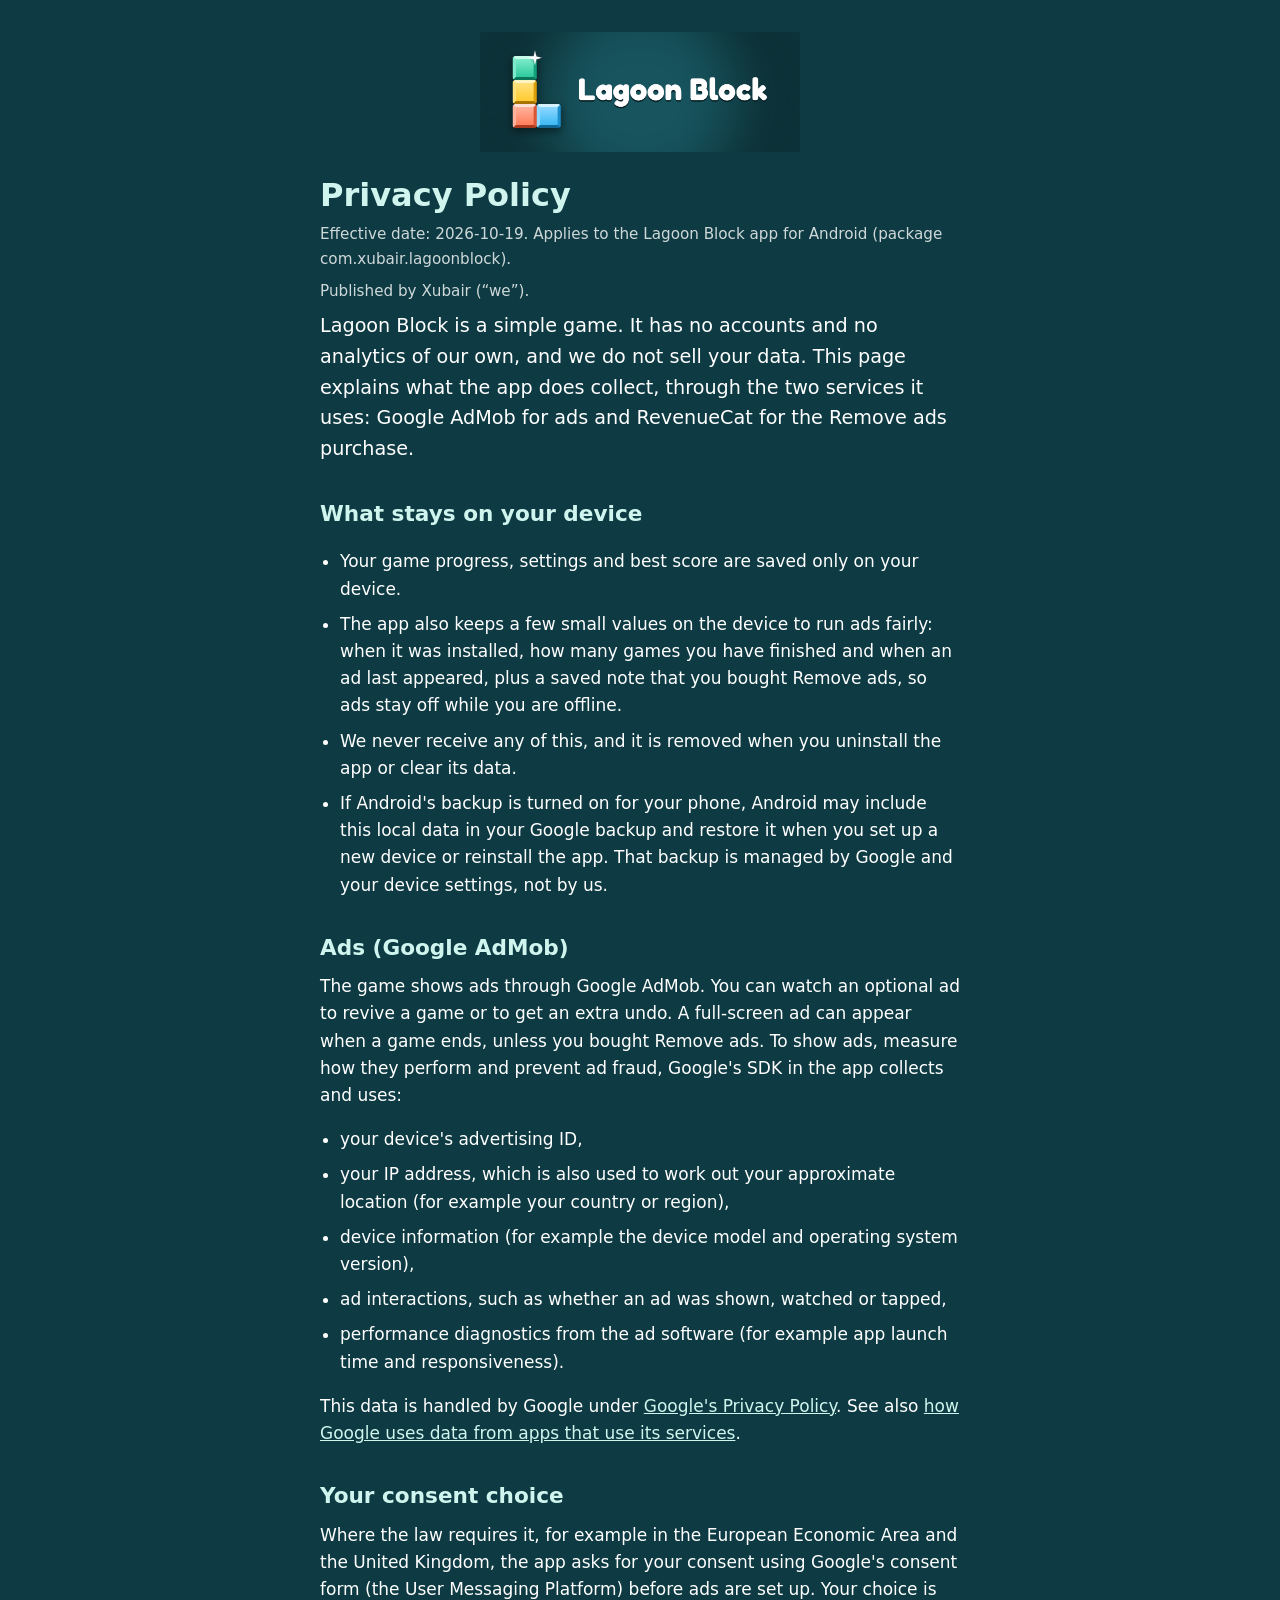
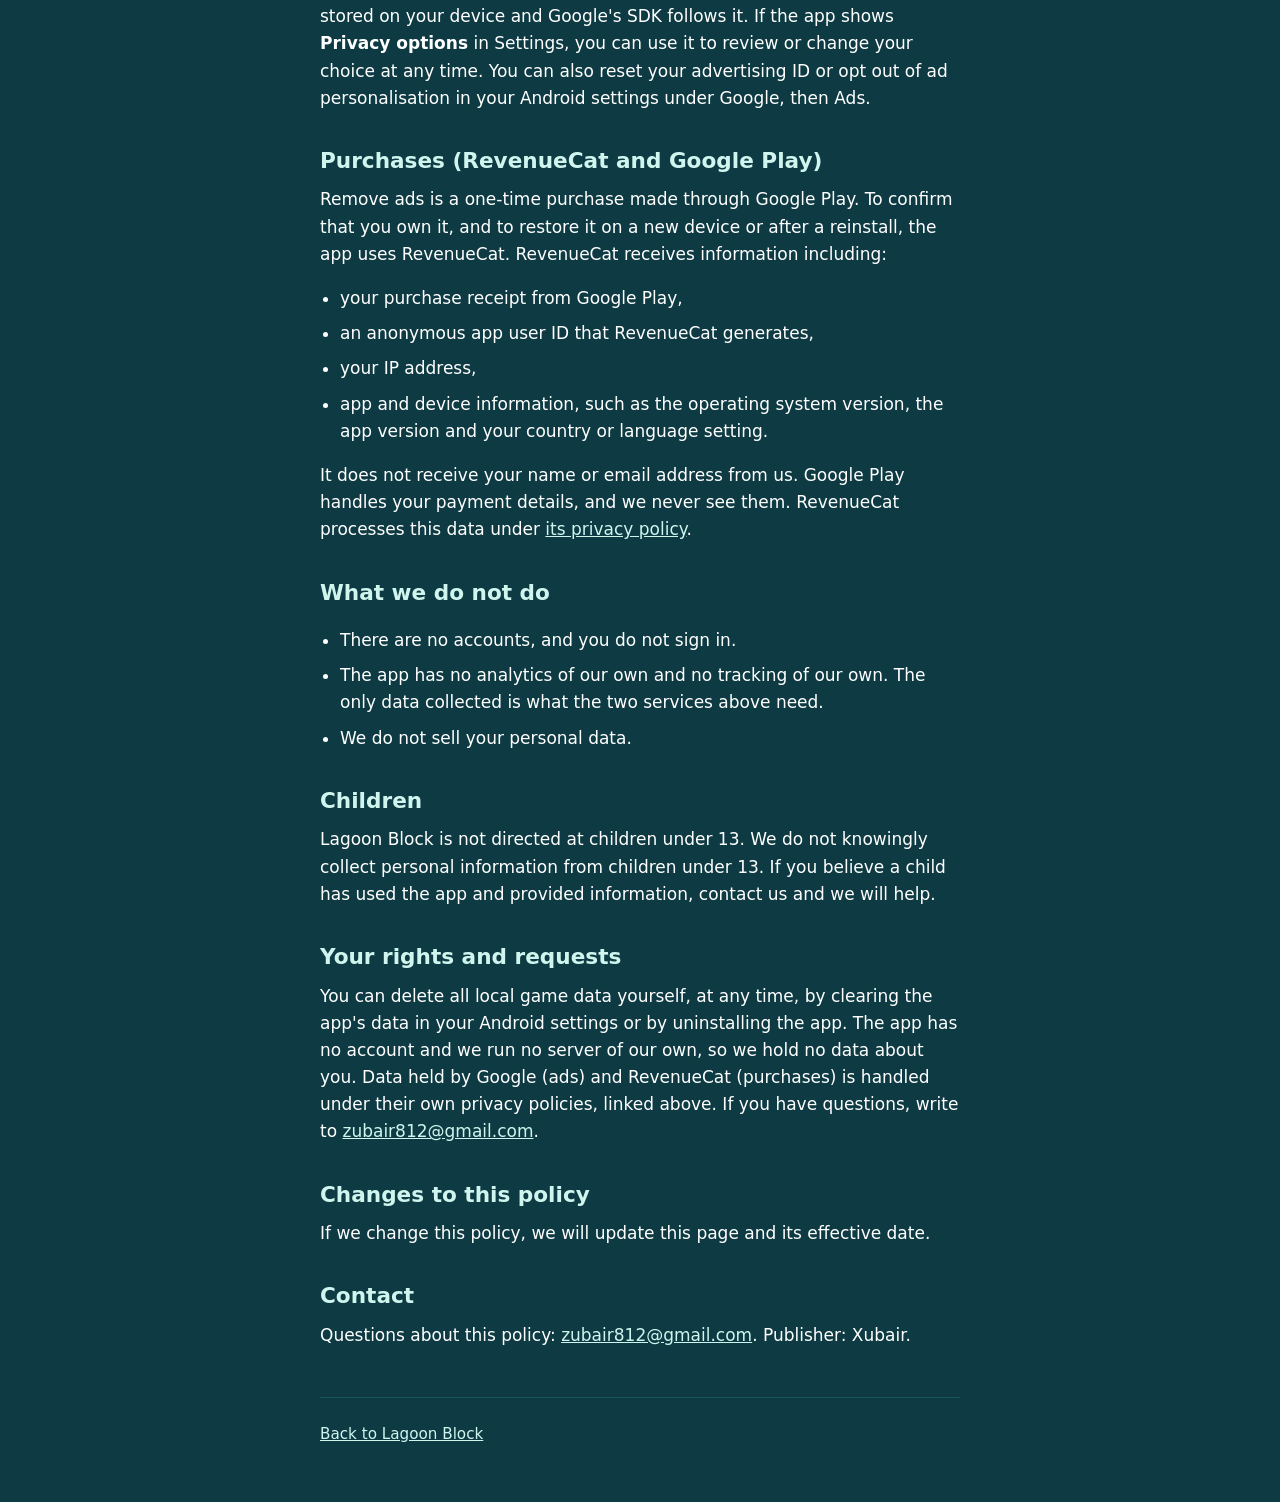
==== privacy.html @ 31f603ea "Lagoon Block privacy policy and support page" ====
<!doctype html>
<html lang="en">
<head>
  <meta charset="utf-8">
  <meta name="viewport" content="width=device-width, initial-scale=1">
  <title>Lagoon Block Privacy Policy</title>
  <meta name="description" content="How the Lagoon Block game handles your data.">
  <meta name="theme-color" content="#0E3B43">
  <link rel="stylesheet" href="style.css">
</head>
<body>
  <main>
    <a href="index.html"><img class="logo" src="logo-lagoon.png" width="2400" height="900" alt="Lagoon Block logo"></a>
    <h1>Privacy Policy</h1>
    <p class="meta">Effective date: 2026-10-19. Applies to the Lagoon Block app for Android (package com.xubair.lagoonblock).</p>

    <p class="meta">Published by Xubair (&ldquo;we&rdquo;).</p>

    <p class="lead">Lagoon Block is a simple game. It has no accounts and no analytics of our own, and we do not sell your data. This page explains what the app does collect, through the two services it uses: Google AdMob for ads and RevenueCat for the Remove ads purchase.</p>

    <h2>What stays on your device</h2>
    <ul>
      <li>Your game progress, settings and best score are saved only on your device.</li>
      <li>The app also keeps a few small values on the device to run ads fairly: when it was installed, how many games you have finished and when an ad last appeared, plus a saved note that you bought Remove ads, so ads stay off while you are offline.</li>
      <li>We never receive any of this, and it is removed when you uninstall the app or clear its data.</li>
      <li>If Android's backup is turned on for your phone, Android may include this local data in your Google backup and restore it when you set up a new device or reinstall the app. That backup is managed by Google and your device settings, not by us.</li>
    </ul>

    <h2>Ads (Google AdMob)</h2>
    <p>The game shows ads through Google AdMob. You can watch an optional ad to revive a game or to get an extra undo. A full-screen ad can appear when a game ends, unless you bought Remove ads. To show ads, measure how they perform and prevent ad fraud, Google's SDK in the app collects and uses:</p>
    <ul>
      <li>your device's advertising ID,</li>
      <li>your IP address, which is also used to work out your approximate location (for example your country or region),</li>
      <li>device information (for example the device model and operating system version),</li>
      <li>ad interactions, such as whether an ad was shown, watched or tapped,</li>
      <li>performance diagnostics from the ad software (for example app launch time and responsiveness).</li>
    </ul>
    <p>This data is handled by Google under <a href="https://policies.google.com/privacy">Google's Privacy Policy</a>. See also <a href="https://policies.google.com/technologies/partner-sites">how Google uses data from apps that use its services</a>.</p>

    <h2>Your consent choice</h2>
    <p>Where the law requires it, for example in the European Economic Area and the United Kingdom, the app asks for your consent using Google's consent form (the User Messaging Platform) before ads are set up. Your choice is stored on your device and Google's SDK follows it. If the app shows <strong>Privacy options</strong> in Settings, you can use it to review or change your choice at any time. You can also reset your advertising ID or opt out of ad personalisation in your Android settings under Google, then Ads.</p>

    <h2>Purchases (RevenueCat and Google Play)</h2>
    <p>Remove ads is a one-time purchase made through Google Play. To confirm that you own it, and to restore it on a new device or after a reinstall, the app uses RevenueCat. RevenueCat receives information including:</p>
    <ul>
      <li>your purchase receipt from Google Play,</li>
      <li>an anonymous app user ID that RevenueCat generates,</li>
      <li>your IP address,</li>
      <li>app and device information, such as the operating system version, the app version and your country or language setting.</li>
    </ul>
    <p>It does not receive your name or email address from us. Google Play handles your payment details, and we never see them. RevenueCat processes this data under <a href="https://www.revenuecat.com/privacy">its privacy policy</a>.</p>

    <h2>What we do not do</h2>
    <ul>
      <li>There are no accounts, and you do not sign in.</li>
      <li>The app has no analytics of our own and no tracking of our own. The only data collected is what the two services above need.</li>
      <li>We do not sell your personal data.</li>
    </ul>

    <h2>Children</h2>
    <p>Lagoon Block is not directed at children under 13. We do not knowingly collect personal information from children under 13. If you believe a child has used the app and provided information, contact us and we will help.</p>

    <h2>Your rights and requests</h2>
    <p>You can delete all local game data yourself, at any time, by clearing the app's data in your Android settings or by uninstalling the app. The app has no account and we run no server of our own, so we hold no data about you. Data held by Google (ads) and RevenueCat (purchases) is handled under their own privacy policies, linked above. If you have questions, write to <a href="mailto:zubair812@gmail.com">zubair812@gmail.com</a>.</p>

    <h2>Changes to this policy</h2>
    <p>If we change this policy, we will update this page and its effective date.</p>

    <h2>Contact</h2>
    <p>Questions about this policy: <a href="mailto:zubair812@gmail.com">zubair812@gmail.com</a>. Publisher: Xubair.</p>

    <footer>
      <p><a href="index.html">Back to Lagoon Block</a></p>
    </footer>
  </main>
</body>
</html>
---- style.css ----
:root {
  --bg: #0E3B43;
  --text: #FFFFFF;
  --accent: #CFF5EE;
  --button: #17545E;
}
* { box-sizing: border-box; }
html { -webkit-text-size-adjust: 100%; }
body {
  margin: 0;
  background: var(--bg);
  color: var(--text);
  font-family: system-ui, -apple-system, "Segoe UI", Roboto, Helvetica, Arial, sans-serif;
  font-size: 1.0625rem;
  line-height: 1.6;
}
main { max-width: 42rem; margin: 0 auto; padding: 2rem 1rem 3rem; }
.logo { display: block; width: 100%; max-width: 20rem; height: auto; margin: 0 auto 1.5rem; }
h1 { color: var(--accent); font-size: 2rem; line-height: 1.2; margin: 0 0 0.5rem; }
h2 { color: var(--accent); font-size: 1.35rem; margin: 2rem 0 0.5rem; }
p, li { margin: 0.5rem 0; }
ul { padding-left: 1.25rem; }
a { color: var(--accent); }
a:focus-visible { outline: 3px solid var(--accent); outline-offset: 3px; }
.lead { font-size: 1.2rem; }
.meta { opacity: 0.8; font-size: 0.95rem; }
.button {
  display: inline-block;
  min-height: 44px;
  padding: 0.65rem 1.25rem;
  margin-top: 1rem;
  background: var(--button);
  color: var(--text);
  border: 2px solid var(--accent);
  border-radius: 0.75rem;
  text-decoration: none;
  font-weight: 600;
}
.button:hover { background: var(--accent); color: var(--bg); }
footer { margin-top: 3rem; padding-top: 1rem; border-top: 1px solid var(--button); font-size: 0.95rem; }
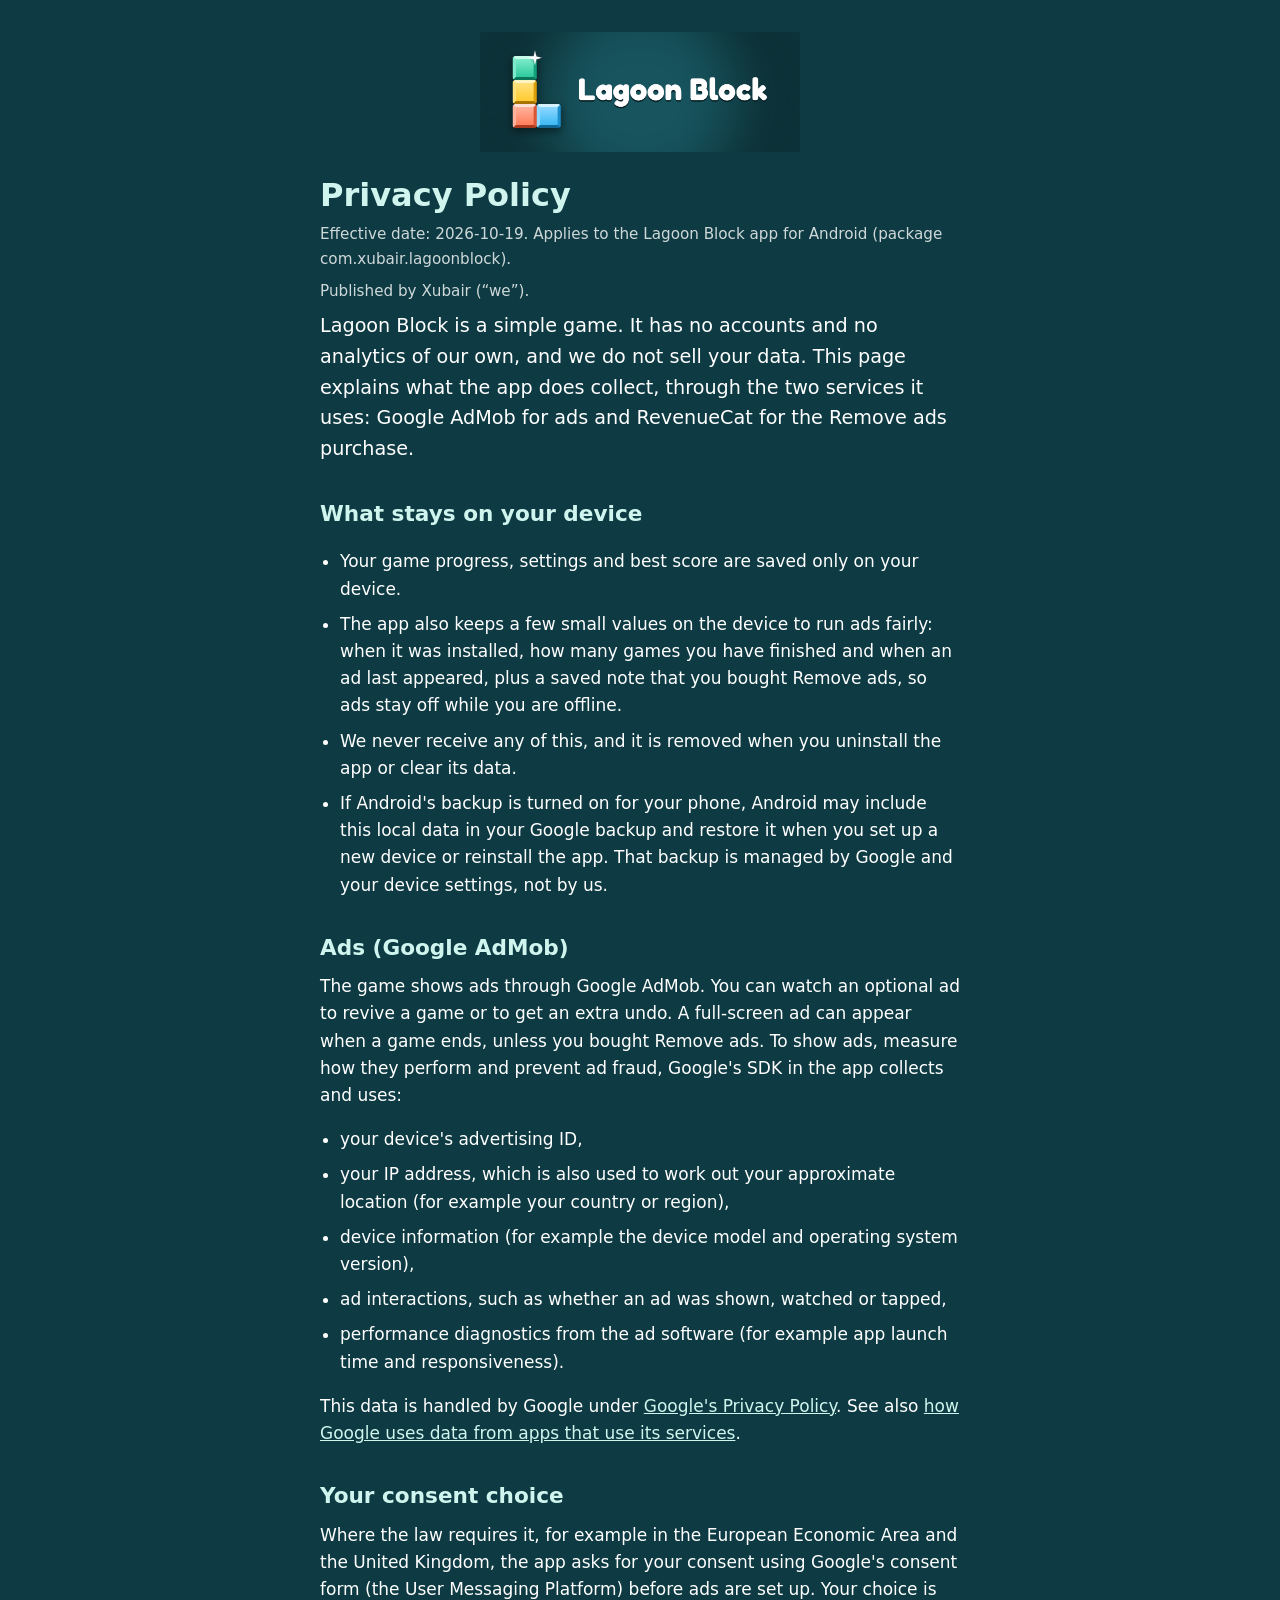
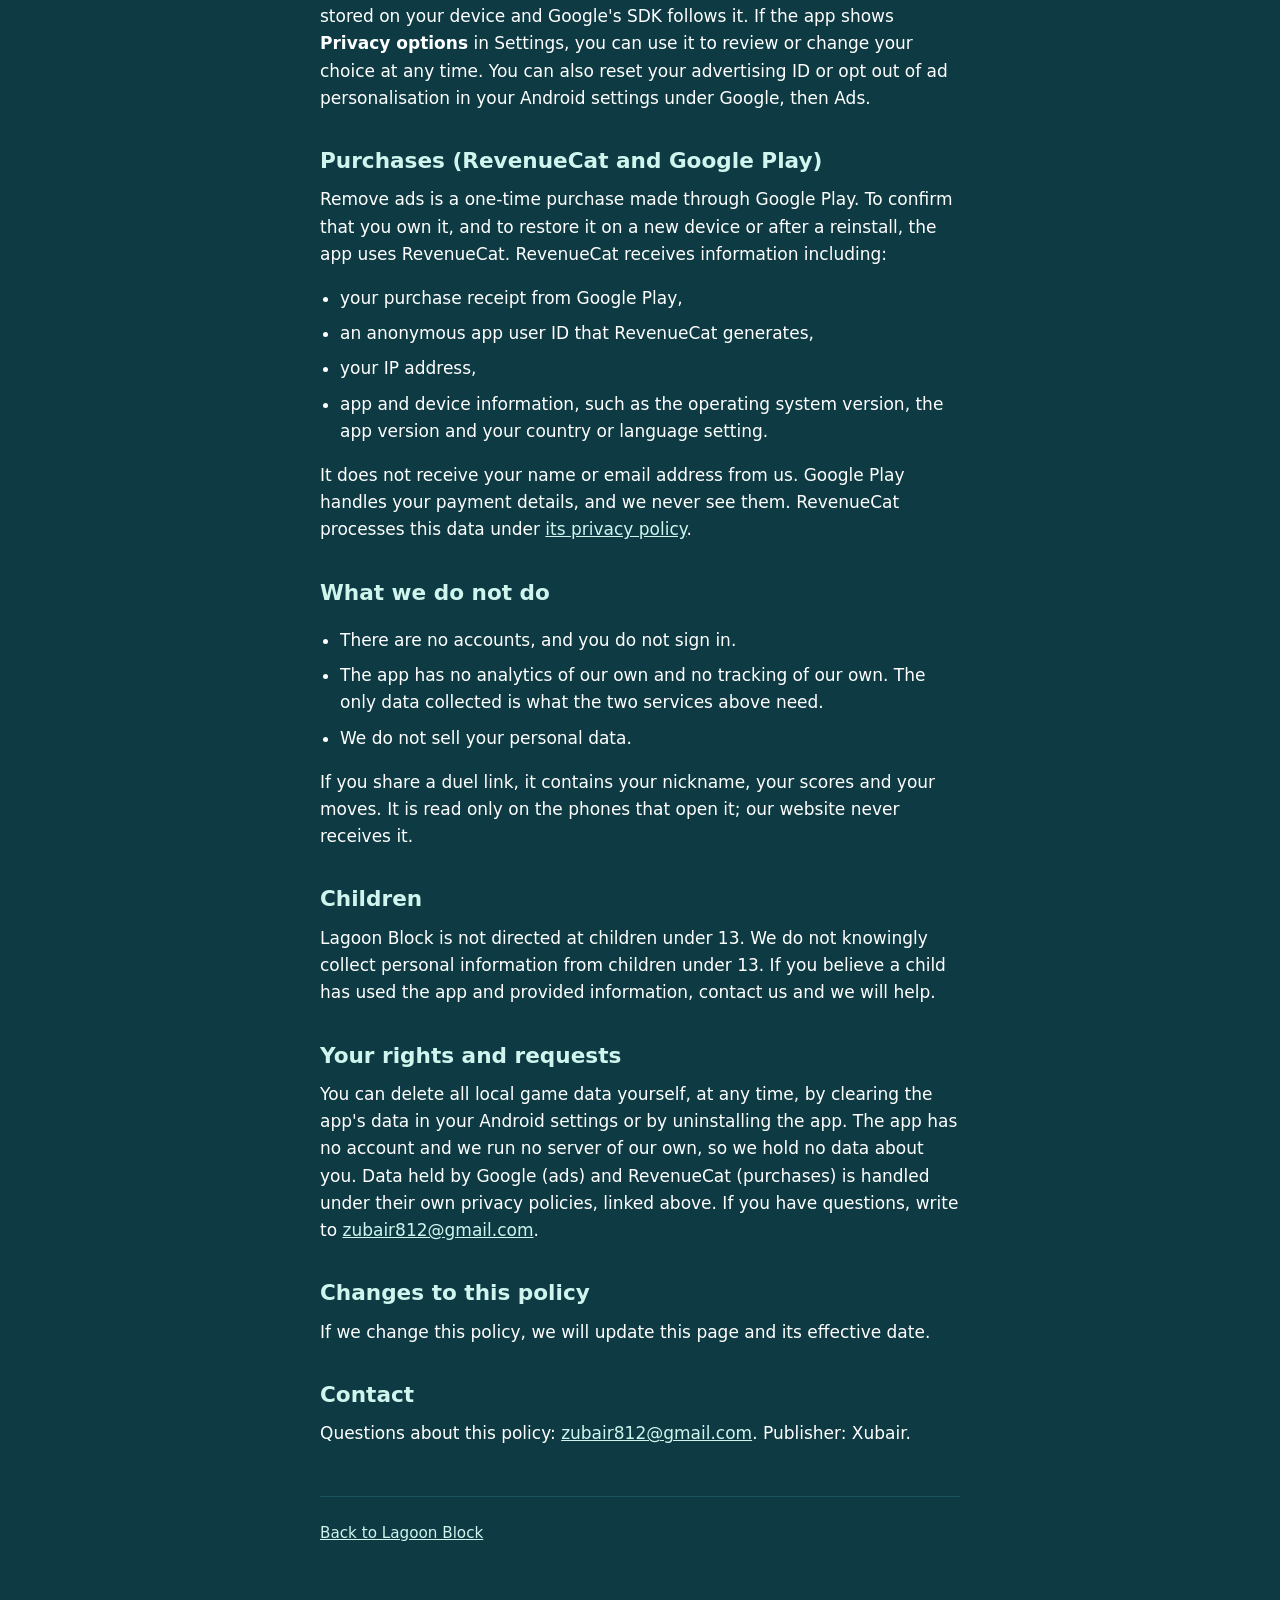
==== commit a46ead94: "Privacy policy: duel links" ====
--- a/privacy.html
+++ b/privacy.html
@@ -56,6 +56,7 @@
       <li>The app has no analytics of our own and no tracking of our own. The only data collected is what the two services above need.</li>
       <li>We do not sell your personal data.</li>
     </ul>
+    <p>If you share a duel link, it contains your nickname, your scores and your moves. It is read only on the phones that open it; our website never receives it.</p>
 
     <h2>Children</h2>
     <p>Lagoon Block is not directed at children under 13. We do not knowingly collect personal information from children under 13. If you believe a child has used the app and provided information, contact us and we will help.</p>
